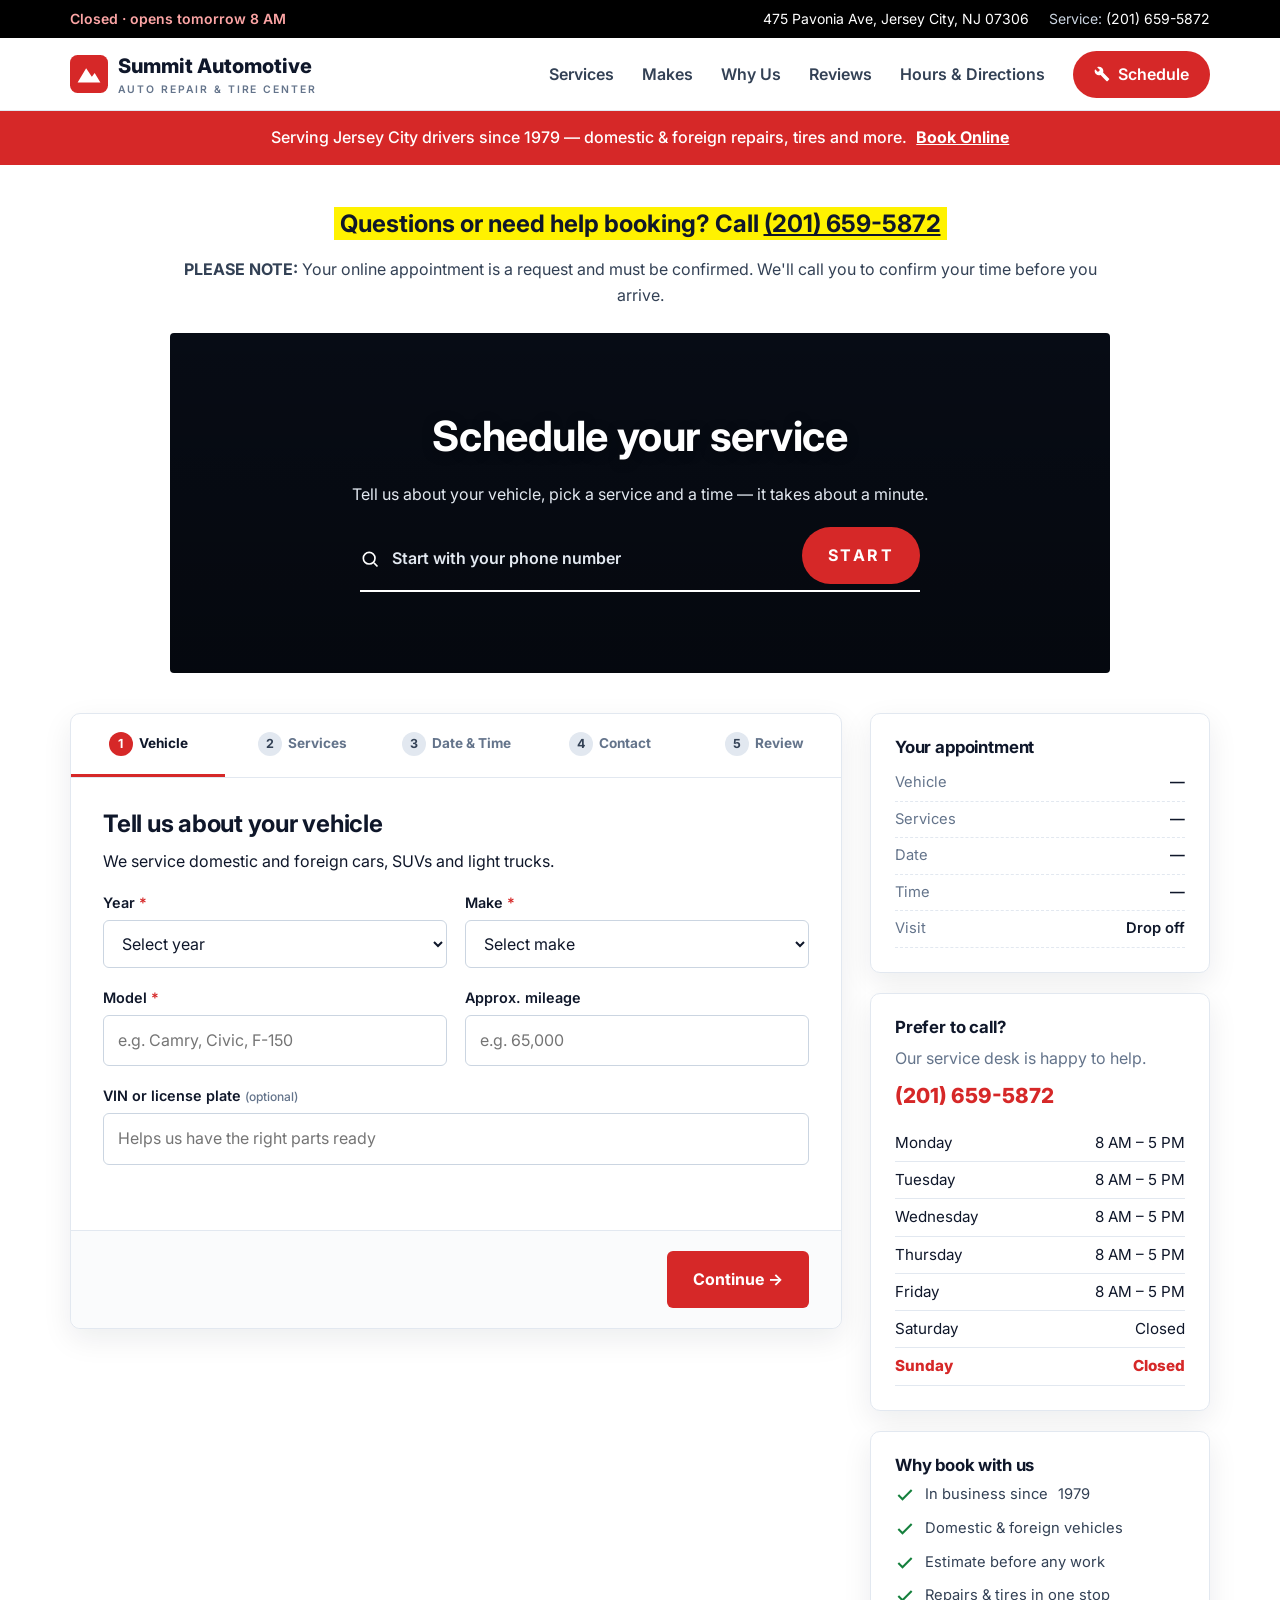
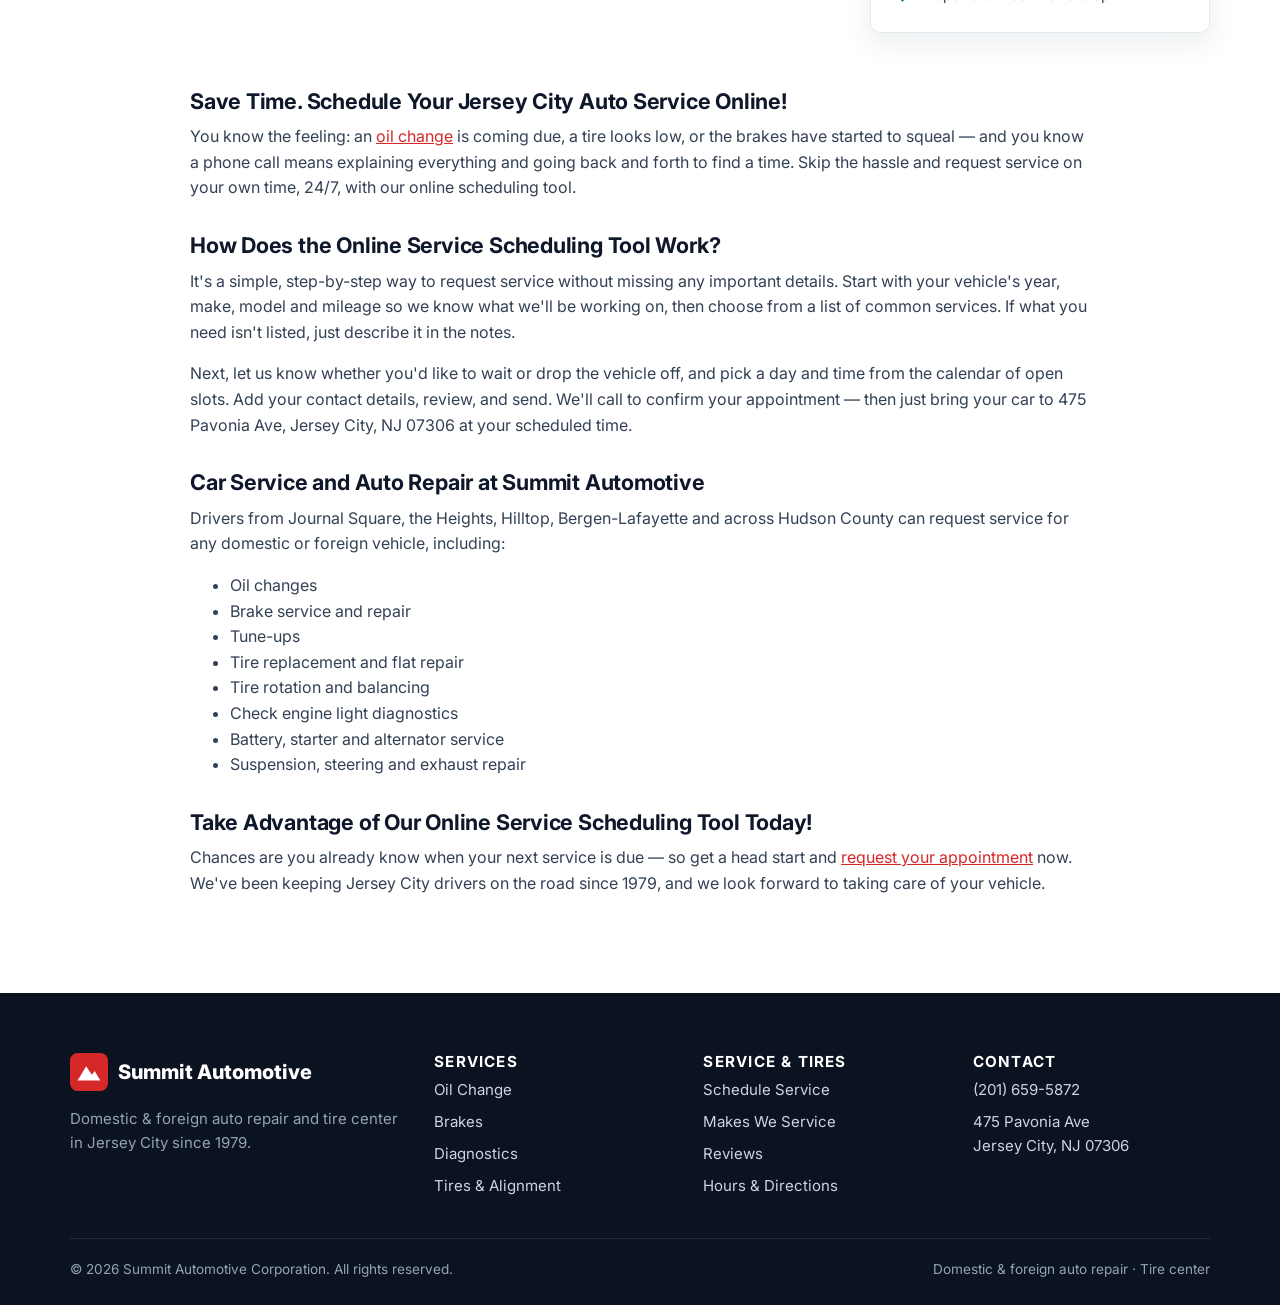
==== schedule-service.html @ 3b61a71e "Build Summit Automotive website with online service scheduler Homepage and Hudson Toyota-style sched" ====
<!doctype html>
<html lang="en">
<head>
  <meta charset="utf-8">
  <meta name="viewport" content="width=device-width, initial-scale=1">
  <title>Schedule Service | {name}</title>
  <meta name="description" content="Schedule auto repair, oil changes, brakes and tire service online at Summit Automotive, 475 Pavonia Ave, Jersey City, NJ.">
  <link rel="preconnect" href="https://fonts.googleapis.com">
  <link rel="stylesheet" href="https://fonts.googleapis.com/css2?family=Inter:wght@400;500;600;700;800&display=swap">
  <link rel="stylesheet" href="css/styles.css">
  <link rel="icon" href="data:image/svg+xml,%3Csvg xmlns='http://www.w3.org/2000/svg' viewBox='0 0 40 40'%3E%3Crect width='40' height='40' rx='8' fill='%23d62828'/%3E%3Cpath d='M8 29l9-15 6 9 3-4 6 10z' fill='white'/%3E%3C/svg%3E">
</head>
<body>


  <div class="topbar">
    <div class="container">
      <div><span data-open-now class="open-now"></span></div>
      <div class="topbar-right"><a data-shop-href="maps" data-shop="address"></a><span>Service: <a data-shop-href="phone" data-shop="phone"></a></span></div>
    </div>
  </div>

  <header class="header">
    <div class="container">
      <a href="index.html" class="logo">
        <svg class="logo-mark" viewBox="0 0 40 40" aria-hidden="true"><rect width="40" height="40" rx="8" fill="#d62828"/><path d="M8 29l9-15 6 9 3-4 6 10z" fill="#fff"/></svg>
        <span><span data-shop="name"></span><small>Auto Repair &amp; Tire Center</small></span>
      </a>
      <button class="nav-toggle" aria-label="Menu" aria-expanded="false"><span></span><span></span><span></span></button>
      <nav class="nav">
        <a href="index.html#services">Services</a>
        <a href="index.html#makes">Makes</a>
        <a href="index.html#why">Why Us</a>
        <a href="index.html#reviews">Reviews</a>
        <a href="index.html#visit">Hours &amp; Directions</a>
        <a href="schedule-service.html" class="btn btn-primary btn-pill active"><svg viewBox="0 0 24 24" width="16" height="16" fill="currentColor" aria-hidden="true"><path d="M22.7 19l-9.1-9.1c.9-2.3.4-5-1.5-6.9-2-2-5-2.4-7.4-1.3L9 6 6 9 1.6 4.7C.4 7.1.9 10.1 2.9 12.1c1.9 1.9 4.6 2.4 6.9 1.5l9.1 9.1c.4.4 1 .4 1.4 0l2.3-2.3c.5-.4.5-1.1.1-1.4z"/></svg>Schedule</a>
      </nav>
    </div>
  </header>

  <div class="promo-strip">
    <div class="container">Serving Jersey City drivers since <span data-shop="since"></span> — domestic &amp; foreign repairs, tires and more. <a href="schedule-service.html">Book Online</a></div>
  </div>

  <main>
    <div class="container">
      <div class="notice">
        <mark>Questions or need help booking? Call <a data-shop-href="phone" data-shop="phone"></a></mark>
        <p><strong>PLEASE NOTE:</strong> Your online appointment is a request and must be confirmed. We'll call you to confirm your time before you arrive.</p>
      </div>

      <section class="sched-hero">
        <div>
          <h1>Schedule your service</h1>
          <p>Tell us about your vehicle, pick a service and a time — it takes about a minute.</p>
          <form class="lookup" id="lookup">
            <label for="lookup-input" class="sr-only">Phone number</label>
            <svg viewBox="0 0 24 24" width="20" height="20" fill="none" stroke="currentColor" stroke-width="2" aria-hidden="true"><circle cx="11" cy="11" r="7"/><path d="M21 21l-4.3-4.3"/></svg>
            <input id="lookup-input" type="tel" placeholder="Start with your phone number" autocomplete="tel">
            <button class="btn btn-primary" type="submit">Start</button>
          </form>
        </div>
      </section>
    </div>

    <div class="scheduler-wrap" id="scheduler">
      <div class="scheduler">
        <div class="panel">
          <ol class="progress" id="progress">
            <li data-step="0"><span class="num">1</span>Vehicle</li>
            <li data-step="1"><span class="num">2</span>Services</li>
            <li data-step="2"><span class="num">3</span>Date &amp; Time</li>
            <li data-step="3"><span class="num">4</span>Contact</li>
            <li data-step="4"><span class="num">5</span>Review</li>
          </ol>

          <form id="sched-form" novalidate>
            <div class="step-body">

              <!-- Step 1: Vehicle -->
              <div class="step-pane" data-pane="0">
                <h2>Tell us about your vehicle</h2>
                <p class="hint">We service domestic and foreign cars, SUVs and light trucks.</p>
                <div class="fields">
                  <div class="field">
                    <label for="year">Year <span class="req">*</span></label>
                    <select id="year" name="year" required></select>
                    <div class="err">Select a year</div>
                  </div>
                  <div class="field">
                    <label for="make">Make <span class="req">*</span></label>
                    <select id="make" name="make" required>
                      <option value="">Select make</option>
                      <option>Acura</option><option>Audi</option><option>BMW</option><option>Buick</option><option>Cadillac</option>
                      <option>Chevrolet</option><option>Chrysler</option><option>Dodge</option><option>Ford</option><option>GMC</option>
                      <option>Honda</option><option>Hyundai</option><option>Infiniti</option><option>Jeep</option><option>Kia</option>
                      <option>Lexus</option><option>Lincoln</option><option>Mazda</option><option>Mercedes-Benz</option><option>Mini</option>
                      <option>Mitsubishi</option><option>Nissan</option><option>Ram</option><option>Subaru</option><option>Tesla</option>
                      <option>Toyota</option><option>Volkswagen</option><option>Volvo</option><option>Other</option>
                    </select>
                    <div class="err">Select a make</div>
                  </div>
                  <div class="field">
                    <label for="model">Model <span class="req">*</span></label>
                    <input id="model" name="model" placeholder="e.g. Camry, Civic, F-150" required>
                    <div class="err">Enter your model</div>
                  </div>
                  <div class="field">
                    <label for="mileage">Approx. mileage</label>
                    <input id="mileage" name="mileage" inputmode="numeric" placeholder="e.g. 65,000">
                  </div>
                  <div class="field full">
                    <label for="vin">VIN or license plate <small style="color:var(--muted);font-weight:500">(optional)</small></label>
                    <input id="vin" name="vin" placeholder="Helps us have the right parts ready">
                  </div>
                </div>
              </div>

              <!-- Step 2: Services -->
              <div class="step-pane" data-pane="1">
                <h2>What can we help with?</h2>
                <p class="hint">Choose one or more services. Not sure? Describe the problem below.</p>
                <div id="svc-groups"></div>
                <div class="field">
                  <label for="notes">Describe any concerns or symptoms</label>
                  <textarea id="notes" name="notes" placeholder="e.g. Squealing when braking, check engine light came on yesterday…"></textarea>
                </div>
              </div>

              <!-- Step 3: Date & time -->
              <div class="step-pane" data-pane="2">
                <h2>Choose a date &amp; time</h2>
                <p class="hint">Will you wait or drop off your vehicle?</p>
                <div class="choice-row">
                  <div class="svc-option">
                    <input type="radio" name="visitType" id="vt-drop" value="Drop off" checked>
                    <label for="vt-drop">Drop off <small>Leave the car — we'll call when it's ready</small></label>
                  </div>
                  <div class="svc-option">
                    <input type="radio" name="visitType" id="vt-wait" value="Wait">
                    <label for="vt-wait">Wait <small>Best for quick services like oil &amp; tires</small></label>
                  </div>
                </div>
                <div class="date-strip" id="dates" role="listbox" aria-label="Appointment date"></div>
                <div id="slots-wrap"><div class="slots" id="slots" role="listbox" aria-label="Appointment time"></div></div>
              </div>

              <!-- Step 4: Contact -->
              <div class="step-pane" data-pane="3">
                <h2>Your contact information</h2>
                <p class="hint">We'll use this to confirm your appointment.</p>
                <div class="fields">
                  <div class="field">
                    <label for="first">First name <span class="req">*</span></label>
                    <input id="first" name="first" autocomplete="given-name" required>
                    <div class="err">Enter your first name</div>
                  </div>
                  <div class="field">
                    <label for="last">Last name <span class="req">*</span></label>
                    <input id="last" name="last" autocomplete="family-name" required>
                    <div class="err">Enter your last name</div>
                  </div>
                  <div class="field">
                    <label for="phone">Mobile phone <span class="req">*</span></label>
                    <input id="phone" name="phone" type="tel" autocomplete="tel" placeholder="(201) 555-0100" required>
                    <div class="err">Enter a valid 10-digit phone number</div>
                  </div>
                  <div class="field">
                    <label for="email">Email</label>
                    <input id="email" name="email" type="email" autocomplete="email" placeholder="you@example.com">
                    <div class="err">Enter a valid email</div>
                  </div>
                  <div class="field full">
                    <label for="contactPref">Preferred contact method</label>
                    <select id="contactPref" name="contactPref">
                      <option>Phone call</option><option>Text message</option><option>Email</option>
                    </select>
                  </div>
                </div>
              </div>

              <!-- Step 5: Review -->
              <div class="step-pane" data-pane="4">
                <h2>Review your request</h2>
                <p class="hint">Make sure everything looks right, then send your request.</p>
                <div class="review-list" id="review-list"></div>
              </div>

              <!-- Done -->
              <div class="step-pane" data-pane="5">
                <div class="confirm">
                  <div class="tick"><svg viewBox="0 0 24 24" fill="none" stroke="currentColor" stroke-width="3" stroke-linecap="round" stroke-linejoin="round"><polyline points="20 6 9 17 4 12"/></svg></div>
                  <h2 id="done-title">Request received!</h2>
                  <p id="done-msg"></p>
                  <div class="hero-actions" style="justify-content:center">
                    <a data-shop-href="phone" class="btn btn-primary">Call <span data-shop="phone"></span></a>
                    <a href="index.html" class="btn btn-ghost">Back to Home</a>
                  </div>
                </div>
              </div>

              <p class="step-error" id="step-error" role="alert"></p>
            </div>

            <div class="step-nav" id="step-nav">
              <button type="button" class="btn btn-ghost" id="back">← Back</button>
              <button type="button" class="btn btn-primary" id="next">Continue →</button>
            </div>
          </form>
        </div>

        <aside class="sidebar">
          <div class="panel side-card">
            <h3>Your appointment</h3>
            <div class="summary-row"><span>Vehicle</span><span id="sum-vehicle">—</span></div>
            <div class="summary-row"><span>Services</span><span id="sum-services">—</span></div>
            <div class="summary-row"><span>Date</span><span id="sum-date">—</span></div>
            <div class="summary-row"><span>Time</span><span id="sum-time">—</span></div>
            <div class="summary-row"><span>Visit</span><span id="sum-visit">Drop off</span></div>
          </div>
          <div class="panel side-card">
            <h3>Prefer to call?</h3>
            <p style="margin:0 0 .5rem;color:var(--muted)">Our service desk is happy to help.</p>
            <a class="phone" data-shop-href="phone" data-shop="phone"></a>
            <table class="hours-table" style="margin-top:12px"><tbody data-hours-table></tbody></table>
          </div>
          <div class="panel side-card">
            <h3>Why book with us</h3>
            <ul class="perks">
              <li><svg viewBox="0 0 24 24" fill="none" stroke="currentColor" stroke-width="2.5"><polyline points="20 6 9 17 4 12"/></svg>In business since <span data-shop="since"></span></li>
              <li><svg viewBox="0 0 24 24" fill="none" stroke="currentColor" stroke-width="2.5"><polyline points="20 6 9 17 4 12"/></svg>Domestic &amp; foreign vehicles</li>
              <li><svg viewBox="0 0 24 24" fill="none" stroke="currentColor" stroke-width="2.5"><polyline points="20 6 9 17 4 12"/></svg>Estimate before any work</li>
              <li><svg viewBox="0 0 24 24" fill="none" stroke="currentColor" stroke-width="2.5"><polyline points="20 6 9 17 4 12"/></svg>Repairs &amp; tires in one stop</li>
            </ul>
          </div>
        </aside>
      </div>
    </div>

    <article class="prose">
      <h2>Save Time. Schedule Your Jersey City Auto Service Online!</h2>
      <p>You know the feeling: an <a href="?service=oil#scheduler">oil change</a> is coming due, a tire looks low, or the brakes have started to squeal — and you know a phone call means explaining everything and going back and forth to find a time. Skip the hassle and request service on your own time, 24/7, with our online scheduling tool.</p>

      <h2>How Does the Online Service Scheduling Tool Work?</h2>
      <p>It's a simple, step-by-step way to request service without missing any important details. Start with your vehicle's year, make, model and mileage so we know what we'll be working on, then choose from a list of common services. If what you need isn't listed, just describe it in the notes.</p>
      <p>Next, let us know whether you'd like to wait or drop the vehicle off, and pick a day and time from the calendar of open slots. Add your contact details, review, and send. We'll call to confirm your appointment — then just bring your car to <span data-shop="address"></span> at your scheduled time.</p>

      <h2>Car Service and Auto Repair at Summit Automotive</h2>
      <p>Drivers from Journal Square, the Heights, Hilltop, Bergen-Lafayette and across Hudson County can request service for any domestic or foreign vehicle, including:</p>
      <ul>
        <li>Oil changes</li>
        <li>Brake service and repair</li>
        <li>Tune-ups</li>
        <li>Tire replacement and flat repair</li>
        <li>Tire rotation and balancing</li>
        <li>Check engine light diagnostics</li>
        <li>Battery, starter and alternator service</li>
        <li>Suspension, steering and exhaust repair</li>
      </ul>

      <h2>Take Advantage of Our Online Service Scheduling Tool Today!</h2>
      <p>Chances are you already know when your next service is due — so get a head start and <a href="#scheduler">request your appointment</a> now. We've been keeping Jersey City drivers on the road since <span data-shop="since"></span>, and we look forward to taking care of your vehicle.</p>
    </article>
  </main>

  <footer class="footer">
    <div class="container">
      <div class="footer-grid">
        <div>
          <a href="index.html" class="logo">
            <svg class="logo-mark" viewBox="0 0 40 40" aria-hidden="true"><rect width="40" height="40" rx="8" fill="#d62828"/><path d="M8 29l9-15 6 9 3-4 6 10z" fill="#fff"/></svg>
            <span data-shop="name"></span>
          </a>
          <p data-shop="tagline"></p>
        </div>
        <div>
          <h4>Services</h4>
          <ul>
            <li><a href="schedule-service.html?service=oil">Oil Change</a></li>
            <li><a href="schedule-service.html?service=brakes">Brakes</a></li>
            <li><a href="schedule-service.html?service=diagnostic">Diagnostics</a></li>
            <li><a href="schedule-service.html?service=tires">Tires &amp; Alignment</a></li>
          </ul>
        </div>
        <div>
          <h4>Service &amp; Tires</h4>
          <ul>
            <li><a href="schedule-service.html">Schedule Service</a></li>
            <li><a href="index.html#makes">Makes We Service</a></li>
            <li><a href="index.html#reviews">Reviews</a></li>
            <li><a href="index.html#visit">Hours &amp; Directions</a></li>
          </ul>
        </div>
        <div>
          <h4>Contact</h4>
          <ul>
            <li><a data-shop-href="phone" data-shop="phone"></a></li>
            <li data-needs-email><a data-shop-href="email" data-shop="email"></a></li>
            <li><a data-shop-href="maps"><span data-shop="street"></span><br><span data-shop="cityline"></span></a></li>
          </ul>
        </div>
      </div>
      <div class="footer-bottom">
        <span>© <span data-shop="year"></span> <span data-shop="legalName"></span>. All rights reserved.</span>
        <span>Domestic &amp; foreign auto repair · Tire center</span>
      </div>
    </div>
  </footer>

  <div class="mobile-bar">
    <a data-shop-href="phone">Call Now</a>
    <a href="#scheduler">Book Service</a>
  </div>

  <script src="js/config.js"></script>
  <script src="js/main.js"></script>
  <script src="js/schedule.js"></script>
</body>
</html>
---- css/styles.css ----
:root {
  --ink: #0f172a;
  --ink-2: #334155;
  --muted: #64748b;
  --line: #e2e8f0;
  --bg: #ffffff;
  --bg-alt: #f5f7fa;
  --dark: #0b1220;
  --dark-2: #141d2f;
  --accent: #d62828;
  --accent-dark: #b01f1f;
  --ok: #15803d;
  --radius: 10px;
  --shadow: 0 10px 30px rgba(15, 23, 42, .08);
  --max: 1180px;
}

* { box-sizing: border-box; }
html { scroll-behavior: smooth; }
body {
  margin: 0;
  font-family: "Inter", system-ui, -apple-system, "Segoe UI", Roboto, sans-serif;
  color: var(--ink);
  background: var(--bg);
  line-height: 1.6;
  -webkit-font-smoothing: antialiased;
}
img { max-width: 100%; display: block; }
a { color: inherit; }
h1, h2, h3, h4 { line-height: 1.15; margin: 0 0 .5em; letter-spacing: -.01em; }
p { margin: 0 0 1em; }
.container { max-width: var(--max); margin: 0 auto; padding: 0 20px; }
.sr-only { position: absolute; width: 1px; height: 1px; overflow: hidden; clip: rect(0 0 0 0); }

/* ---------- Buttons ---------- */
.btn {
  display: inline-flex; align-items: center; justify-content: center; gap: .5em;
  padding: .85em 1.5em; border-radius: 6px; border: 2px solid transparent;
  font: inherit; font-weight: 700; text-decoration: none; cursor: pointer;
  transition: background .15s, color .15s, border-color .15s, transform .15s;
}
.btn:active { transform: translateY(1px); }
.btn-primary { background: var(--accent); color: #fff; }
.btn-primary:hover { background: var(--accent-dark); }
.btn-outline { border-color: currentColor; color: inherit; background: transparent; }
.btn-outline:hover { background: rgba(255,255,255,.1); }
.btn-ghost { background: var(--bg-alt); color: var(--ink); }
.btn-ghost:hover { background: var(--line); }
.btn[disabled] { opacity: .45; cursor: not-allowed; }
.btn-block { width: 100%; }

/* ---------- Top bar & header ---------- */
.topbar { background: var(--dark); color: #cbd5e1; font-size: .875rem; }
.topbar .container { display: flex; justify-content: space-between; gap: 1rem; padding-top: 8px; padding-bottom: 8px; flex-wrap: wrap; }
.topbar a { text-decoration: none; color: #fff; }
.topbar .open-now { color: #4ade80; font-weight: 600; }
.topbar .open-now.closed { color: #fca5a5; }

.header { position: sticky; top: 0; z-index: 50; background: #fff; border-bottom: 1px solid var(--line); }
.header .container { display: flex; align-items: center; justify-content: space-between; height: 72px; gap: 1rem; }
.logo { display: flex; align-items: center; gap: .6rem; text-decoration: none; font-weight: 800; font-size: 1.25rem; }
.logo-mark { width: 38px; height: 38px; }
.logo small { display: block; font-size: .65rem; font-weight: 600; letter-spacing: .18em; color: var(--muted); text-transform: uppercase; }
.nav { display: flex; align-items: center; gap: 1.75rem; }
.nav a { text-decoration: none; font-weight: 600; color: var(--ink-2); }
.nav a:hover, .nav a.active { color: var(--accent); }
.nav .btn { color: #fff; }
.nav-toggle { display: none; background: none; border: 0; padding: 8px; cursor: pointer; }
.nav-toggle span { display: block; width: 24px; height: 2px; background: var(--ink); margin: 5px 0; }

@media (max-width: 860px) {
  .nav-toggle { display: block; }
  .nav {
    position: absolute; top: 72px; left: 0; right: 0; background: #fff;
    flex-direction: column; align-items: stretch; gap: 0; padding: 8px 20px 20px;
    border-bottom: 1px solid var(--line); display: none;
  }
  .nav.open { display: flex; }
  .nav a { padding: 12px 0; border-bottom: 1px solid var(--line); }
  .nav .btn { margin-top: 12px; }
}

/* ---------- Hero ---------- */
.hero {
  position: relative; color: #fff; overflow: hidden;
  background:
    linear-gradient(100deg, rgba(11,18,32,.96) 0%, rgba(11,18,32,.85) 45%, rgba(11,18,32,.35) 100%),
    url("https://images.unsplash.com/photo-1619642751034-765dfdf7c58e?auto=format&fit=crop&w=1800&q=70") center/cover no-repeat,
    var(--dark);
}
.hero .container { padding-top: 110px; padding-bottom: 110px; }
.hero-content { max-width: 640px; }
.eyebrow { display: inline-block; font-size: .8rem; font-weight: 700; letter-spacing: .16em; text-transform: uppercase; color: var(--accent); margin-bottom: 1rem; }
.hero .eyebrow { color: #fca5a5; }
.hero h1 { font-size: clamp(2.2rem, 5vw, 3.6rem); font-weight: 800; }
.hero p.lead { font-size: 1.2rem; color: #cbd5e1; max-width: 540px; }
.hero-actions { display: flex; gap: 12px; flex-wrap: wrap; margin-top: 1.75rem; }
.hero-badges { display: flex; gap: 2rem; flex-wrap: wrap; margin-top: 2.5rem; }
.hero-badges div { font-size: .9rem; color: #94a3b8; }
.hero-badges strong { display: block; font-size: 1.6rem; color: #fff; }
.stars { color: #fbbf24; letter-spacing: 2px; }

/* ---------- Quick actions strip ---------- */
.quick { margin-top: -48px; position: relative; z-index: 2; }
.quick-grid { display: grid; grid-template-columns: repeat(4, 1fr); background: #fff; border-radius: var(--radius); box-shadow: var(--shadow); overflow: hidden; }
.quick-grid a { display: flex; gap: 14px; align-items: center; padding: 22px; text-decoration: none; border-right: 1px solid var(--line); transition: background .15s; }
.quick-grid a:last-child { border-right: 0; }
.quick-grid a:hover { background: var(--bg-alt); }
.quick-grid svg { flex: none; width: 36px; height: 36px; color: var(--accent); }
.quick-grid strong { display: block; }
.quick-grid span { font-size: .85rem; color: var(--muted); }
@media (max-width: 860px) {
  .quick-grid { grid-template-columns: 1fr 1fr; }
  .quick-grid a:nth-child(2) { border-right: 0; }
  .quick-grid a:nth-child(-n+2) { border-bottom: 1px solid var(--line); }
}
@media (max-width: 480px) {
  .quick-grid { grid-template-columns: 1fr; }
  .quick-grid a { border-right: 0; border-bottom: 1px solid var(--line); }
}

/* ---------- Sections ---------- */
.section { padding: 90px 0; }
.section-alt { background: var(--bg-alt); }
.section-dark { background: var(--dark); color: #fff; }
.section-head { text-align: center; max-width: 680px; margin: 0 auto 3rem; }
.section-head h2 { font-size: clamp(1.8rem, 3.5vw, 2.5rem); font-weight: 800; }
.section-head p { color: var(--muted); font-size: 1.08rem; }
.section-dark .section-head p { color: #94a3b8; }

/* Services */
.services { display: grid; grid-template-columns: repeat(auto-fill, minmax(260px, 1fr)); gap: 20px; }
.service {
  background: #fff; border: 1px solid var(--line); border-radius: var(--radius);
  padding: 28px; transition: transform .2s, box-shadow .2s, border-color .2s;
}
.service:hover { transform: translateY(-4px); box-shadow: var(--shadow); border-color: transparent; }
.service .icon { width: 52px; height: 52px; border-radius: 12px; background: #fdecec; color: var(--accent); display: grid; place-items: center; margin-bottom: 18px; }
.service .icon svg { width: 28px; height: 28px; }
.service h3 { font-size: 1.15rem; }
.service p { color: var(--muted); font-size: .95rem; margin-bottom: .75rem; }
.service a { color: var(--accent); font-weight: 700; text-decoration: none; font-size: .92rem; }
.service a:hover { text-decoration: underline; }

/* Specials */
.specials { display: grid; grid-template-columns: repeat(3, 1fr); gap: 20px; }
.special {
  border: 2px dashed rgba(255,255,255,.25); border-radius: var(--radius); padding: 30px; text-align: center;
  background: var(--dark-2);
}
.special .price { font-size: 2.6rem; font-weight: 800; color: #fff; }
.special .price small { font-size: 1rem; color: #94a3b8; font-weight: 600; }
.special h3 { color: #fca5a5; font-size: 1rem; text-transform: uppercase; letter-spacing: .1em; }
.special p { color: #94a3b8; font-size: .92rem; }
.fine { font-size: .78rem; color: #64748b; text-align: center; margin-top: 1.5rem; }
@media (max-width: 860px) { .specials { grid-template-columns: 1fr; } }

/* Why us */
.why { display: grid; grid-template-columns: 1fr 1fr; gap: 60px; align-items: center; }
.why-img {
  border-radius: var(--radius); min-height: 440px;
  background: url("https://images.unsplash.com/photo-1487754180451-c456f719a1fc?auto=format&fit=crop&w=1200&q=70") center/cover, var(--dark-2);
  box-shadow: var(--shadow);
}
.why h2 { font-size: clamp(1.8rem, 3.5vw, 2.4rem); font-weight: 800; }
.checks { list-style: none; padding: 0; margin: 1.5rem 0 2rem; display: grid; gap: 16px; }
.checks li { display: flex; gap: 14px; }
.checks li::before {
  content: ""; flex: none; width: 26px; height: 26px; border-radius: 50%; margin-top: 2px;
  background: var(--accent) url("data:image/svg+xml,%3Csvg xmlns='http://www.w3.org/2000/svg' viewBox='0 0 24 24' fill='none' stroke='white' stroke-width='3' stroke-linecap='round' stroke-linejoin='round'%3E%3Cpolyline points='20 6 9 17 4 12'/%3E%3C/svg%3E") center/15px no-repeat;
}
.checks strong { display: block; }
.checks span { color: var(--muted); font-size: .95rem; }
@media (max-width: 860px) { .why { grid-template-columns: 1fr; gap: 32px; } .why-img { min-height: 260px; } }

/* Process */
.steps { display: grid; grid-template-columns: repeat(4, 1fr); gap: 24px; counter-reset: step; }
.step { text-align: center; padding: 0 10px; }
.step::before {
  counter-increment: step; content: counter(step);
  display: grid; place-items: center; width: 56px; height: 56px; margin: 0 auto 16px;
  border-radius: 50%; background: var(--accent); color: #fff; font-weight: 800; font-size: 1.3rem;
}
.step h3 { font-size: 1.08rem; }
.step p { color: var(--muted); font-size: .94rem; }
@media (max-width: 860px) { .steps { grid-template-columns: 1fr 1fr; } }
@media (max-width: 480px) { .steps { grid-template-columns: 1fr; } }

/* Reviews */
.reviews { display: grid; grid-template-columns: repeat(3, 1fr); gap: 20px; }
.review { background: #fff; border-radius: var(--radius); padding: 28px; box-shadow: var(--shadow); display: flex; flex-direction: column; }
.review p { color: var(--ink-2); flex: 1; }
.review footer { display: flex; align-items: center; gap: 12px; font-weight: 700; }
.avatar { width: 40px; height: 40px; border-radius: 50%; background: var(--dark); color: #fff; display: grid; place-items: center; font-weight: 700; }
.review footer span { display: block; font-weight: 500; font-size: .85rem; color: var(--muted); }
@media (max-width: 860px) { .reviews { grid-template-columns: 1fr; } }

/* Visit */
.visit { display: grid; grid-template-columns: 1fr 1.3fr; gap: 0; border-radius: var(--radius); overflow: hidden; box-shadow: var(--shadow); background: #fff; }
.visit-info { padding: 40px; }
.visit-info h3 { font-size: 1rem; text-transform: uppercase; letter-spacing: .1em; color: var(--muted); margin-top: 1.5rem; }
.visit-info h3:first-child { margin-top: 0; }
.visit-info a { color: var(--accent); font-weight: 700; text-decoration: none; }
.hours-table { width: 100%; border-collapse: collapse; font-size: .95rem; }
.hours-table td { padding: 6px 0; border-bottom: 1px solid var(--line); }
.hours-table td:last-child { text-align: right; }
.hours-table tr.today td { font-weight: 800; color: var(--accent); }
.visit iframe { width: 100%; height: 100%; min-height: 420px; border: 0; display: block; }
@media (max-width: 860px) { .visit { grid-template-columns: 1fr; } .visit iframe { min-height: 300px; } }

/* CTA band */
.cta-band { background: var(--accent); color: #fff; padding: 56px 0; }
.cta-band .container { display: flex; align-items: center; justify-content: space-between; gap: 24px; flex-wrap: wrap; }
.cta-band h2 { margin: 0; font-size: clamp(1.5rem, 3vw, 2rem); }
.cta-band p { margin: .25rem 0 0; opacity: .9; }
.cta-band .btn-primary { background: #fff; color: var(--accent); }
.cta-band .btn-primary:hover { background: #fde8e8; }

/* Footer */
.footer { background: var(--dark); color: #94a3b8; padding: 60px 0 24px; font-size: .94rem; }
.footer-grid { display: grid; grid-template-columns: 1.4fr 1fr 1fr 1fr; gap: 32px; }
.footer h4 { color: #fff; font-size: .95rem; text-transform: uppercase; letter-spacing: .08em; }
.footer ul { list-style: none; margin: 0; padding: 0; display: grid; gap: 8px; }
.footer a { text-decoration: none; color: #cbd5e1; }
.footer a:hover { color: #fff; }
.footer .logo { color: #fff; margin-bottom: 1rem; }
.footer-bottom { border-top: 1px solid #1e293b; margin-top: 40px; padding-top: 20px; display: flex; justify-content: space-between; flex-wrap: wrap; gap: 8px; font-size: .85rem; }
@media (max-width: 860px) { .footer-grid { grid-template-columns: 1fr 1fr; } }
@media (max-width: 480px) { .footer-grid { grid-template-columns: 1fr; } }

/* Mobile sticky call bar */
.mobile-bar { display: none; }
@media (max-width: 640px) {
  .mobile-bar {
    display: grid; grid-template-columns: 1fr 1fr; position: fixed; bottom: 0; left: 0; right: 0; z-index: 60;
    box-shadow: 0 -4px 16px rgba(0,0,0,.12);
  }
  .mobile-bar a { padding: 15px; text-align: center; font-weight: 700; text-decoration: none; color: #fff; background: var(--dark); }
  .mobile-bar a + a { background: var(--accent); }
  body { padding-bottom: 54px; }
}

/* ================= Schedule Service page ================= */
.page-hero { background: var(--dark); color: #fff; padding: 56px 0 96px; }
.page-hero h1 { font-size: clamp(2rem, 4vw, 2.8rem); font-weight: 800; }
.page-hero p { color: #94a3b8; max-width: 620px; margin: 0; }
.crumbs { font-size: .85rem; color: #94a3b8; margin-bottom: 1rem; }
.crumbs a { color: #cbd5e1; text-decoration: none; }

.scheduler { display: grid; grid-template-columns: 1fr 340px; gap: 28px; margin-top: -64px; padding-bottom: 90px; align-items: start; }
@media (max-width: 960px) { .scheduler { grid-template-columns: 1fr; } }

.panel { background: #fff; border-radius: var(--radius); box-shadow: var(--shadow); border: 1px solid var(--line); }
.progress { display: flex; border-bottom: 1px solid var(--line); overflow-x: auto; }
.progress li {
  list-style: none; flex: 1; min-width: 120px; padding: 18px 12px; text-align: center; font-size: .85rem; font-weight: 700;
  color: var(--muted); border-bottom: 3px solid transparent; white-space: nowrap;
}
.progress li .num {
  display: inline-grid; place-items: center; width: 24px; height: 24px; border-radius: 50%; margin-right: 6px;
  background: var(--line); color: var(--ink-2); font-size: .78rem;
}
.progress li.active { color: var(--ink); border-bottom-color: var(--accent); }
.progress li.active .num { background: var(--accent); color: #fff; }
.progress li.done .num { background: var(--ok); color: #fff; }
.progress { margin: 0; padding: 0; }

.step-body { padding: 32px; }
.step-body h2 { font-size: 1.5rem; }
.step-body > p.hint { color: var(--muted); margin-top: -.25rem; }
.step-pane { display: none; }
.step-pane.active { display: block; animation: fade .25s ease; }
@keyframes fade { from { opacity: 0; transform: translateY(6px); } to { opacity: 1; transform: none; } }

.fields { display: grid; grid-template-columns: repeat(2, 1fr); gap: 18px; }
.fields .full { grid-column: 1 / -1; }
@media (max-width: 560px) { .fields { grid-template-columns: 1fr; } }
.field label { display: block; font-weight: 600; font-size: .9rem; margin-bottom: 6px; }
.field label .req { color: var(--accent); }
.field input, .field select, .field textarea {
  width: 100%; padding: 12px 14px; border: 1px solid #cbd5e1; border-radius: 6px; font: inherit; background: #fff; color: var(--ink);
}
.field textarea { min-height: 110px; resize: vertical; }
.field input:focus, .field select:focus, .field textarea:focus { outline: none; border-color: var(--accent); box-shadow: 0 0 0 3px rgba(214,40,40,.15); }
.field.invalid input, .field.invalid select { border-color: var(--accent); }
.field .err { display: none; color: var(--accent); font-size: .8rem; margin-top: 4px; }
.field.invalid .err { display: block; }

.svc-group { margin-bottom: 24px; }
.svc-group h3 { font-size: .85rem; text-transform: uppercase; letter-spacing: .1em; color: var(--muted); margin-bottom: 10px; }
.svc-options { display: grid; grid-template-columns: repeat(2, 1fr); gap: 10px; }
@media (max-width: 560px) { .svc-options { grid-template-columns: 1fr; } }
.svc-option { position: relative; }
.svc-option input { position: absolute; opacity: 0; }
.svc-option label {
  display: flex; justify-content: space-between; gap: 10px; align-items: center;
  padding: 14px 16px; border: 1.5px solid var(--line); border-radius: 8px; cursor: pointer; font-weight: 600; font-size: .95rem;
  transition: border-color .15s, background .15s;
}
.svc-option label small { color: var(--muted); font-weight: 500; white-space: nowrap; }
.svc-option label:hover { border-color: #94a3b8; }
.svc-option input:checked + label { border-color: var(--accent); background: #fef2f2; }
.svc-option input:focus-visible + label { box-shadow: 0 0 0 3px rgba(214,40,40,.25); }

.choice-row { display: flex; gap: 10px; flex-wrap: wrap; margin-bottom: 24px; }
.choice-row .svc-option { flex: 1; min-width: 180px; }
.choice-row .svc-option label { flex-direction: column; align-items: flex-start; }

.date-strip { display: flex; gap: 10px; overflow-x: auto; padding-bottom: 8px; margin-bottom: 20px; scrollbar-width: thin; }
.date-btn {
  flex: none; width: 78px; padding: 12px 6px; border: 1.5px solid var(--line); border-radius: 8px; background: #fff;
  cursor: pointer; text-align: center; font: inherit;
}
.date-btn .dow { font-size: .75rem; font-weight: 700; text-transform: uppercase; color: var(--muted); }
.date-btn .day { font-size: 1.5rem; font-weight: 800; line-height: 1.2; }
.date-btn .mon { font-size: .75rem; color: var(--muted); }
.date-btn:hover:not([disabled]) { border-color: #94a3b8; }
.date-btn.selected { border-color: var(--accent); background: var(--accent); color: #fff; }
.date-btn.selected .dow, .date-btn.selected .mon { color: #fde8e8; }
.date-btn[disabled] { opacity: .4; cursor: not-allowed; background: var(--bg-alt); }

.slots { display: grid; grid-template-columns: repeat(auto-fill, minmax(100px, 1fr)); gap: 10px; }
.slot { padding: 11px; border: 1.5px solid var(--line); border-radius: 6px; background: #fff; font: inherit; font-weight: 600; cursor: pointer; }
.slot:hover:not([disabled]) { border-color: #94a3b8; }
.slot.selected { background: var(--accent); border-color: var(--accent); color: #fff; }
.slot[disabled] { text-decoration: line-through; opacity: .4; cursor: not-allowed; }
.empty-note { color: var(--muted); padding: 16px; background: var(--bg-alt); border-radius: 8px; }

.step-nav { display: flex; justify-content: space-between; gap: 12px; padding: 20px 32px; border-top: 1px solid var(--line); background: #fafbfc; border-radius: 0 0 var(--radius) var(--radius); }
.step-error { color: var(--accent); font-weight: 600; font-size: .9rem; margin: 16px 0 0; min-height: 1.2em; }

.review-list { display: grid; gap: 14px; }
.review-item { display: flex; justify-content: space-between; gap: 16px; padding: 16px; background: var(--bg-alt); border-radius: 8px; }
.review-item h4 { font-size: .8rem; text-transform: uppercase; letter-spacing: .08em; color: var(--muted); margin-bottom: 4px; }
.review-item button { background: none; border: 0; color: var(--accent); font-weight: 700; cursor: pointer; font: inherit; align-self: flex-start; }

.confirm { text-align: center; padding: 56px 32px; }
.confirm .tick { width: 76px; height: 76px; border-radius: 50%; background: #dcfce7; color: var(--ok); display: grid; place-items: center; margin: 0 auto 20px; }
.confirm .tick svg { width: 40px; height: 40px; }

/* Sidebar */
.sidebar { display: grid; gap: 20px; position: sticky; top: 92px; }
.side-card { padding: 24px; }
.side-card h3 { font-size: 1.05rem; }
.side-card .summary-row { display: flex; justify-content: space-between; gap: 10px; font-size: .92rem; padding: 6px 0; border-bottom: 1px dashed var(--line); }
.side-card .summary-row span:first-child { color: var(--muted); }
.side-card .summary-row span:last-child { text-align: right; font-weight: 600; }
.side-card ul { padding-left: 1.1em; margin: 0; color: var(--ink-2); font-size: .92rem; }
.side-card a.phone { font-size: 1.3rem; font-weight: 800; color: var(--accent); text-decoration: none; }
.perks { list-style: none; padding: 0 !important; display: grid; gap: 10px; }
.perks li { display: flex; gap: 10px; align-items: flex-start; }
.perks svg { flex: none; width: 20px; height: 20px; color: var(--ok); margin-top: 2px; }
@media (max-width: 960px) { .sidebar { position: static; } }

/* ---------- Hudson-style additions ---------- */
.topbar { background: #000; }
.topbar-right { display: flex; gap: 1.25rem; flex-wrap: wrap; }
.btn-pill { border-radius: 999px; padding: .55em 1.2em; }
.promo-strip { background: var(--accent); color: #fff; text-align: center; padding: 14px 0; font-weight: 500; }
.promo-strip a { color: #fff; font-weight: 700; text-decoration: underline; margin-left: .35em; }
.makes { display: grid; grid-template-columns: repeat(6, 1fr); gap: 12px; }
.makes span { background: var(--dark-2); border: 1px solid #1e293b; border-radius: 8px; padding: 16px 10px; text-align: center; font-weight: 700; color: #e2e8f0; }
@media (max-width: 860px) { .makes { grid-template-columns: repeat(3, 1fr); } }
@media (max-width: 480px) { .makes { grid-template-columns: repeat(2, 1fr); } }
.reviews-cta { display: flex; align-items: center; justify-content: space-between; gap: 32px; flex-wrap: wrap; background: var(--bg-alt); border-radius: var(--radius); padding: 48px; }
.reviews-cta h2 { font-size: clamp(1.6rem, 3vw, 2.2rem); font-weight: 800; }
.reviews-cta p { color: var(--muted); max-width: 560px; margin: 0; }
@media (max-width: 560px) { .reviews-cta { padding: 28px; } }

/* Schedule page — Hudson-style notice + photo hero */
.notice { text-align: center; max-width: 940px; margin: 40px auto 24px; }
.notice mark { background: #fff200; color: var(--ink); font-size: clamp(1.1rem, 2.4vw, 1.5rem); font-weight: 700; padding: 2px 6px; }
.notice p { margin: 14px 0 0; color: var(--ink-2); }
.sched-hero {
  max-width: 940px; margin: 0 auto; border-radius: 4px; min-height: 340px; display: grid; place-items: center; text-align: center; color: #fff; padding: 40px 20px;
  background: linear-gradient(rgba(0,0,0,.35), rgba(0,0,0,.55)), url("https://images.unsplash.com/photo-1503376780353-7e6692767b70?auto=format&fit=crop&w=1600&q=70") center/cover, var(--dark);
}
.sched-hero h1 { font-size: clamp(1.9rem, 4vw, 2.6rem); font-weight: 700; text-shadow: 0 2px 12px rgba(0,0,0,.4); }
.sched-hero p { color: #e2e8f0; margin: 0 0 1.25rem; }
.lookup { display: flex; max-width: 560px; margin: 0 auto; border-bottom: 2px solid #fff; align-items: center; gap: 8px; }
.lookup input { flex: 1; background: transparent; border: 0; color: #fff; font: inherit; font-weight: 600; padding: 12px 4px; outline: none; }
.lookup input::placeholder { color: #e2e8f0; }
.lookup .btn { border-radius: 999px; letter-spacing: .15em; text-transform: uppercase; margin-bottom: 6px; }
.prose { max-width: 940px; margin: 0 auto; padding: 56px 20px 80px; }
.prose h2 { font-size: 1.35rem; margin-top: 2rem; }
.prose h2:first-child { margin-top: 0; }
.prose p, .prose li { color: var(--ink-2); }
.prose a { color: var(--accent); }
.scheduler-wrap { max-width: var(--max); margin: 40px auto 0; padding: 0 20px; scroll-margin-top: 90px; }
.scheduler-wrap .scheduler { margin-top: 0; padding-bottom: 0; }
.scheduler > * { min-width: 0; }
.sched-hero > div { width: 100%; min-width: 0; }
.lookup input { min-width: 0; }
.nav .btn.active, .nav .btn:hover { color: #fff; }
.why-img { position: relative; }
.why-badge { position: absolute; left: 20px; bottom: 20px; background: var(--accent); color: #fff; padding: 16px 20px; border-radius: 8px; box-shadow: var(--shadow); }
.why-badge strong { display: block; font-size: 1.5rem; line-height: 1.1; }
.why-badge span { font-size: .9rem; opacity: .9; }
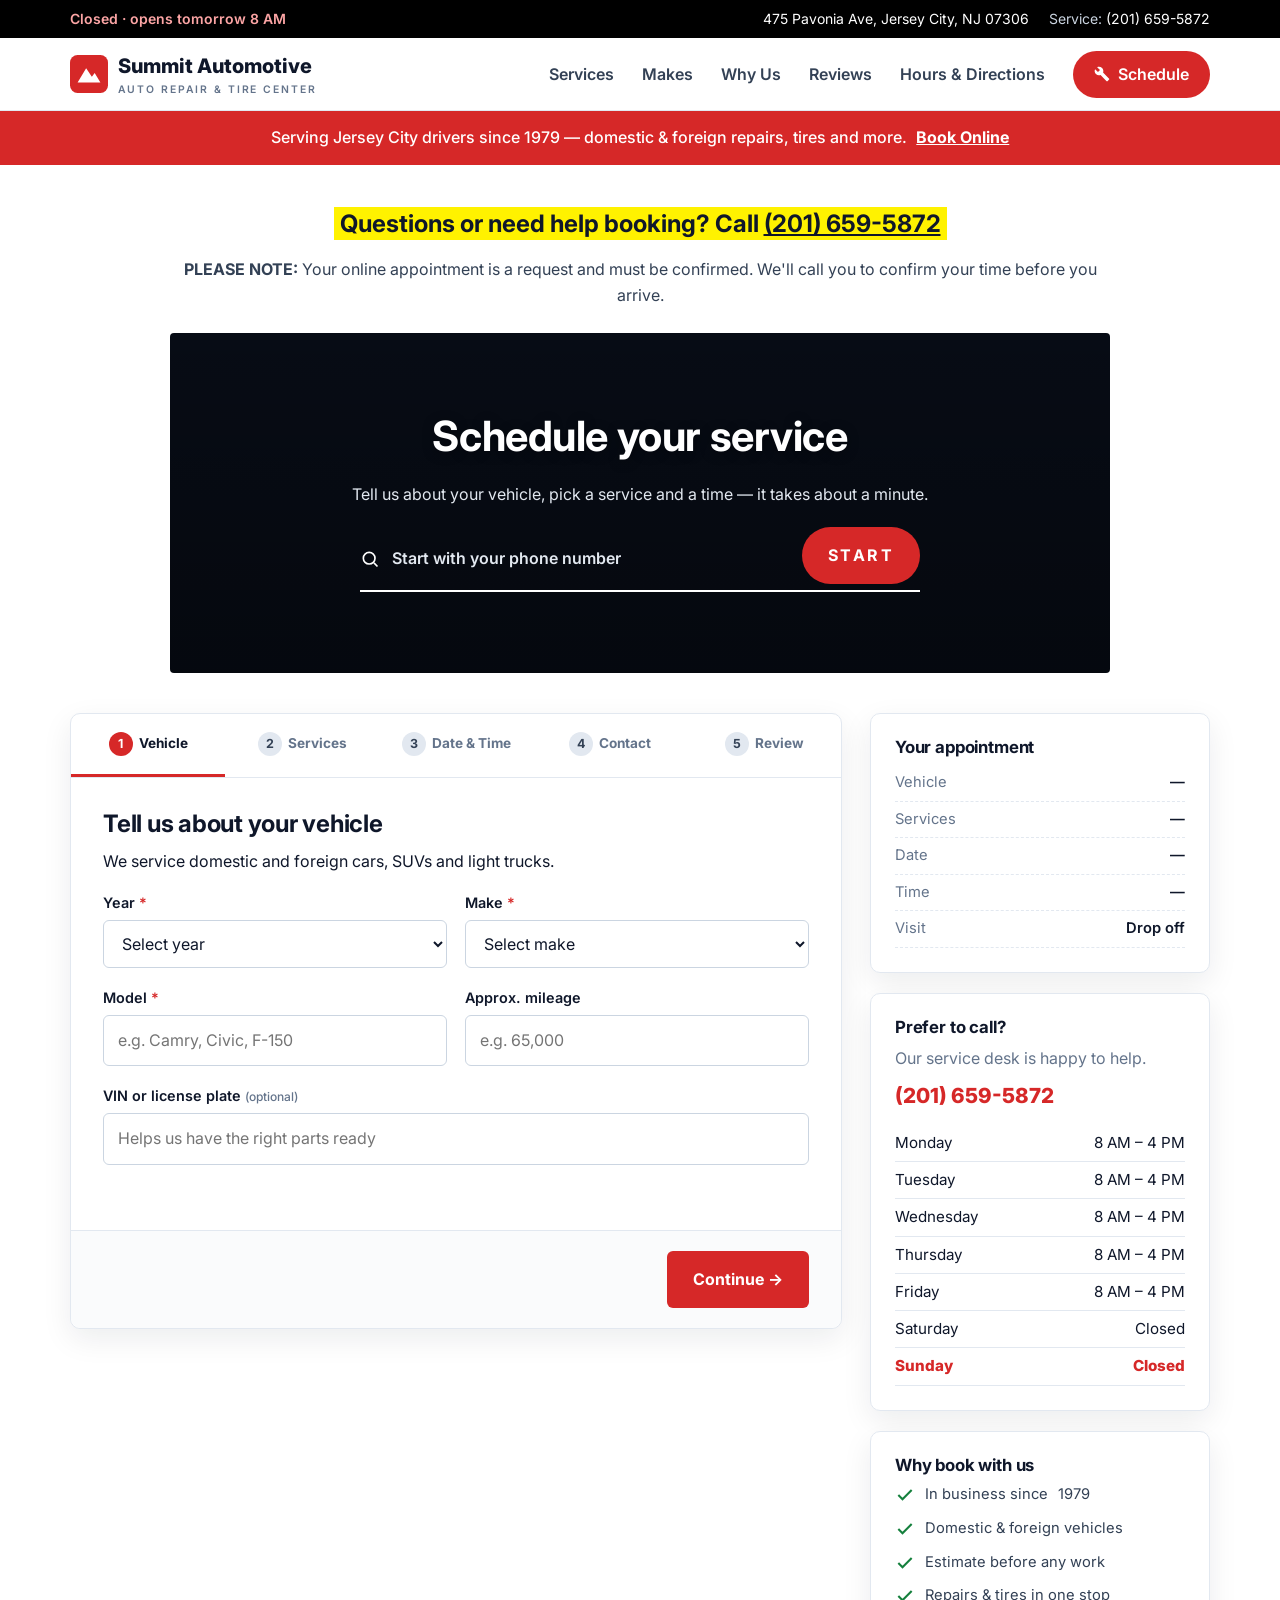
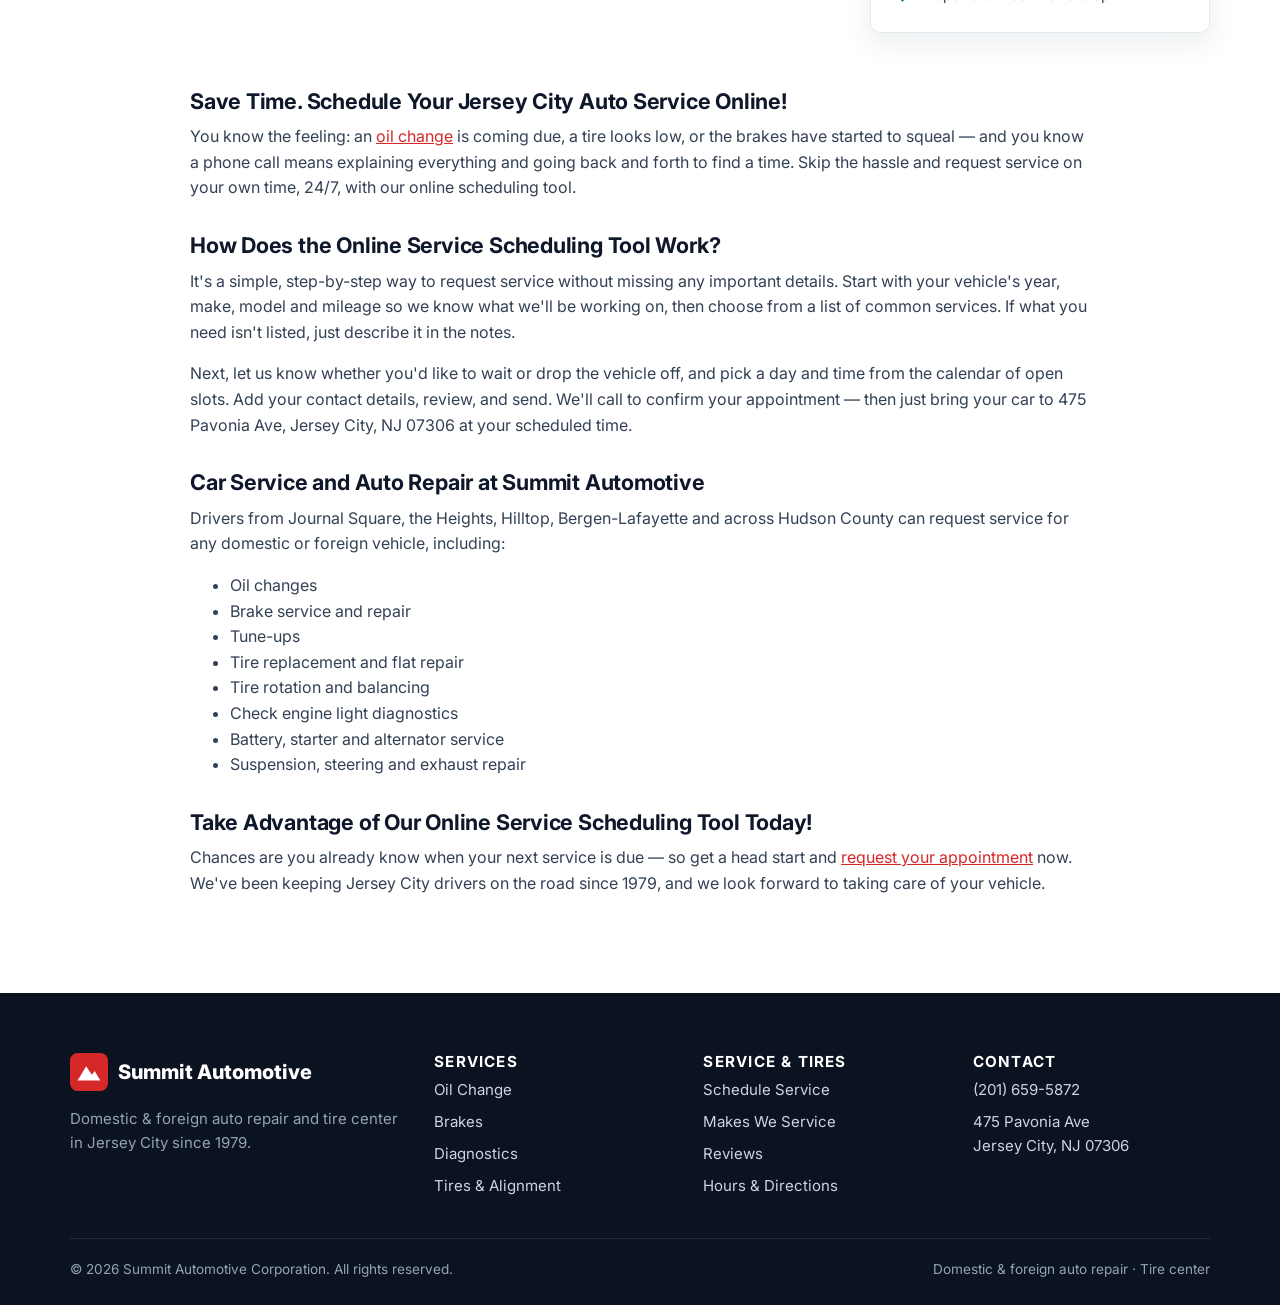
==== commit 341ab181: "Improve mobile layout Compact one-line top bar, shorter promo strip, tighter hero and section spacin" ====
--- a/schedule-service.html
+++ b/schedule-service.html
@@ -16,7 +16,7 @@
   <div class="topbar">
     <div class="container">
       <div><span data-open-now class="open-now"></span></div>
-      <div class="topbar-right"><a data-shop-href="maps" data-shop="address"></a><span>Service: <a data-shop-href="phone" data-shop="phone"></a></span></div>
+      <div class="topbar-right"><a data-shop-href="maps" data-shop="address" class="hide-sm"></a><span><span class="hide-sm">Service: </span> <a data-shop-href="phone" data-shop="phone"></a></span></div>
     </div>
   </div>
 
@@ -39,7 +39,7 @@
   </header>
 
   <div class="promo-strip">
-    <div class="container">Serving Jersey City drivers since <span data-shop="since"></span> — domestic &amp; foreign repairs, tires and more. <a href="schedule-service.html">Book Online</a></div>
+    <div class="container"><span class="hide-sm">Serving Jersey City drivers since <span data-shop="since"></span> — domestic &amp; foreign repairs, tires and more.</span><span class="show-sm">Jersey City auto repair &amp; tires since <span data-shop="since"></span>.</span> <a href="schedule-service.html">Book Online</a></div>
   </div>
 
   <main>
--- a/css/styles.css
+++ b/css/styles.css
@@ -396,3 +396,92 @@
 .why-badge { position: absolute; left: 20px; bottom: 20px; background: var(--accent); color: #fff; padding: 16px 20px; border-radius: 8px; box-shadow: var(--shadow); }
 .why-badge strong { display: block; font-size: 1.5rem; line-height: 1.1; }
 .why-badge span { font-size: .9rem; opacity: .9; }
+
+/* ================= Mobile refinements ================= */
+.show-sm { display: none; }
+input, select, textarea { font-size: 16px; } /* stops iOS zooming into fields */
+.logo > span { white-space: nowrap; }
+
+@media (max-width: 640px) {
+  .hide-sm { display: none !important; }
+  .show-sm { display: inline; }
+  .container { padding: 0 16px; }
+
+  /* Compact one-line top bar: open status + phone */
+  .topbar { font-size: .8rem; }
+  .topbar .container { flex-wrap: nowrap; padding-top: 6px; padding-bottom: 6px; align-items: center; }
+  .topbar-right { gap: 0; flex: none; white-space: nowrap; }
+  .topbar .open-now { overflow: hidden; text-overflow: ellipsis; white-space: nowrap; min-width: 0; }
+  .topbar .container > div:first-child { min-width: 0; overflow: hidden; }
+
+  .header .container { height: 62px; }
+  .nav { top: 62px; max-height: calc(100vh - 62px); overflow-y: auto; }
+  .logo { font-size: 1.05rem; gap: .5rem; }
+  .logo-mark { width: 32px; height: 32px; }
+  .logo small { font-size: .55rem; letter-spacing: .12em; }
+  .nav a { padding: 14px 0; font-size: 1.05rem; }
+
+  .promo-strip { padding: 10px 0; font-size: .88rem; }
+
+  .hero .container { padding-top: 48px; padding-bottom: 88px; }
+  .hero h1 { font-size: 2rem; }
+  .hero p.lead { font-size: 1.02rem; }
+  .eyebrow { font-size: .72rem; letter-spacing: .12em; }
+  .hero-actions .btn { flex: 1 1 100%; padding: 1em; }
+  .hero-badges { gap: 1rem 1.5rem; margin-top: 1.75rem; }
+  .hero-badges div { flex: 1 1 40%; font-size: .82rem; }
+  .hero-badges strong { font-size: 1.2rem; }
+
+  .quick { margin-top: -40px; }
+  .quick-grid a { padding: 16px; }
+
+  .section { padding: 56px 0; }
+  .section-head { margin-bottom: 2rem; }
+  .service { padding: 22px; }
+  .why-img { min-height: 220px; }
+  .reviews-cta .btn, .cta-band .btn, .why .btn { width: 100%; }
+  .visit-info { padding: 24px; }
+  .visit iframe { min-height: 260px; }
+  .cta-band { padding: 40px 0; }
+  .footer { padding-top: 44px; }
+
+  /* Schedule page */
+  .notice { margin: 24px auto 18px; }
+  .notice mark { font-size: 1.05rem; }
+  .notice p { font-size: .92rem; }
+  .sched-hero { min-height: 0; padding: 36px 16px; margin: 0 -16px; border-radius: 0; }
+  .sched-hero h1 { font-size: 1.75rem; }
+  .sched-hero p { font-size: .95rem; }
+  .lookup .btn { padding: .6em 1em; letter-spacing: .08em; }
+  .scheduler-wrap { margin-top: 24px; padding: 0 12px; }
+  .progress li { min-width: 0; flex: 1; padding: 14px 4px; font-size: 0; }
+  .progress li .num { margin: 0; font-size: .8rem; width: 28px; height: 28px; }
+  .progress li.active { font-size: .78rem; flex: 2.2; }
+  .progress li.active .num { margin-right: 6px; }
+  .progress { overflow: hidden; }
+  .step-body { padding: 22px 18px; }
+  .step-body h2 { font-size: 1.3rem; }
+  .step-nav { padding: 14px 18px; }
+  .step-nav .btn { flex: 1; }
+  .date-strip { margin: 0 -18px 18px; padding: 0 18px 8px; }
+  .date-btn { width: 68px; }
+  .slots { grid-template-columns: repeat(3, 1fr); }
+  .slot { padding: 12px 4px; }
+  .review-item { padding: 14px; }
+  .confirm { padding: 40px 8px; }
+  .confirm .hero-actions .btn { flex: 1 1 100%; }
+  .prose { padding: 40px 16px 56px; }
+  .prose h2 { font-size: 1.2rem; }
+}
+
+@media (max-width: 360px) {
+  .logo small { display: none; }
+  .hero h1 { font-size: 1.75rem; }
+  .slots { grid-template-columns: repeat(2, 1fr); }
+}
+
+/* Tablets */
+@media (min-width: 641px) and (max-width: 960px) {
+  .hero .container { padding-top: 80px; padding-bottom: 100px; }
+  .section { padding: 72px 0; }
+}
